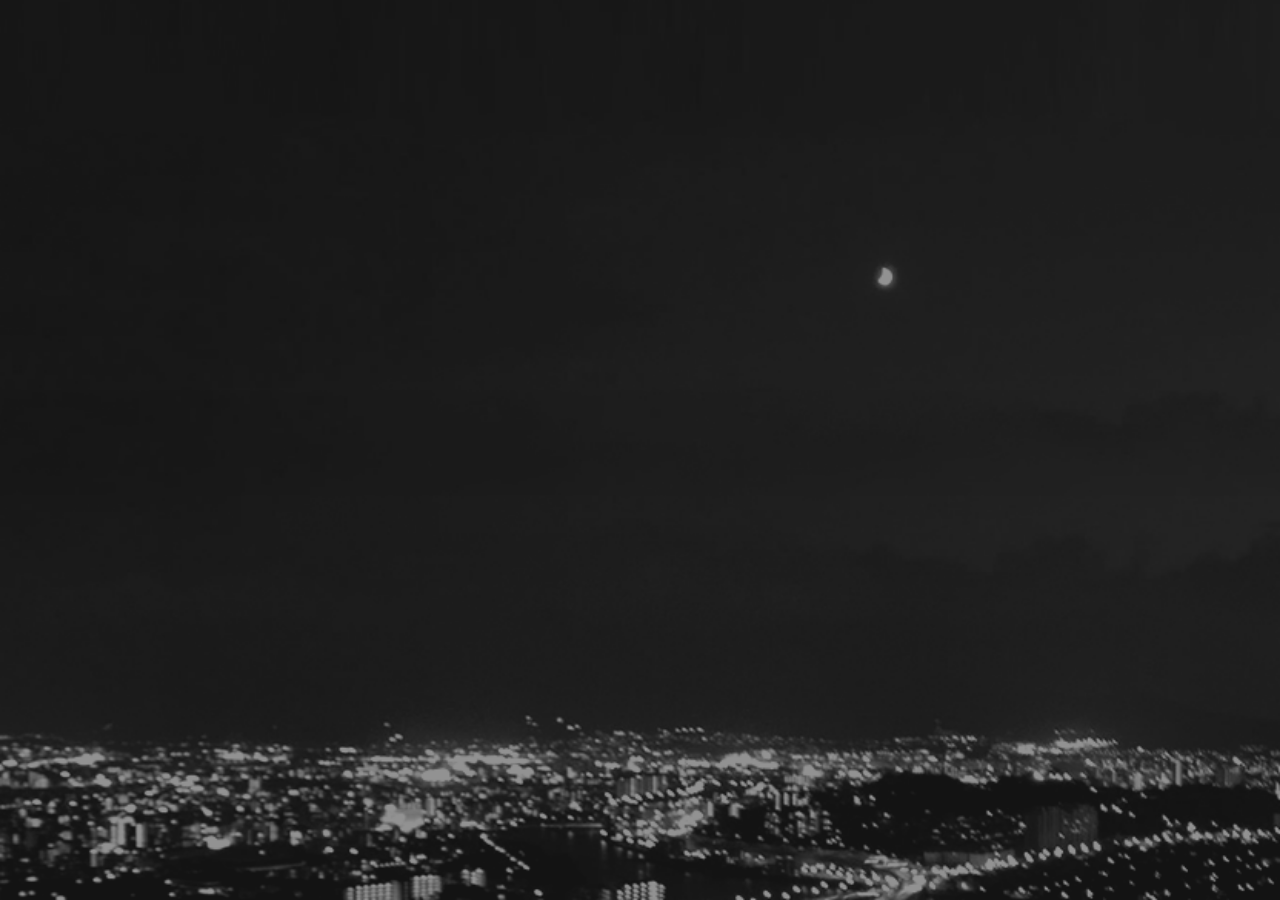
==== single/index.html @ ec751225 "Singlepag" ====
<!DOCTYPE html>
<html lang="ja">
<head>
  <meta charset="UTF-8">
  <title>シングルページレイアウト</title>
  <link rel="stylesheet" href="css/reset.css">
  <link rel="stylesheet" href="css/style.css">
</head>
<body>
  <header></header>
  <section class="l-about"></section>
  <section class="l-works"></section>
  <section class="l-skills"></section>
  <section class="l-contact"></section>
  <footer></footer>
</body>
</html>
---- single/css/style.css ----
html{
  font-size: 62.5%;
}

*,
*::before,
*::after{
  box-sizing: border-box;

}
body{
  background: #151515 url('../images/bg.png') no-repeat fixed bottom;
  background-size: cover;
  color: #fff;
  font-size: 1.4rem;
  font-family: 'Hiragino Kaku Gothic ProN', Meiryo, sans-serif;
  text-align: center;
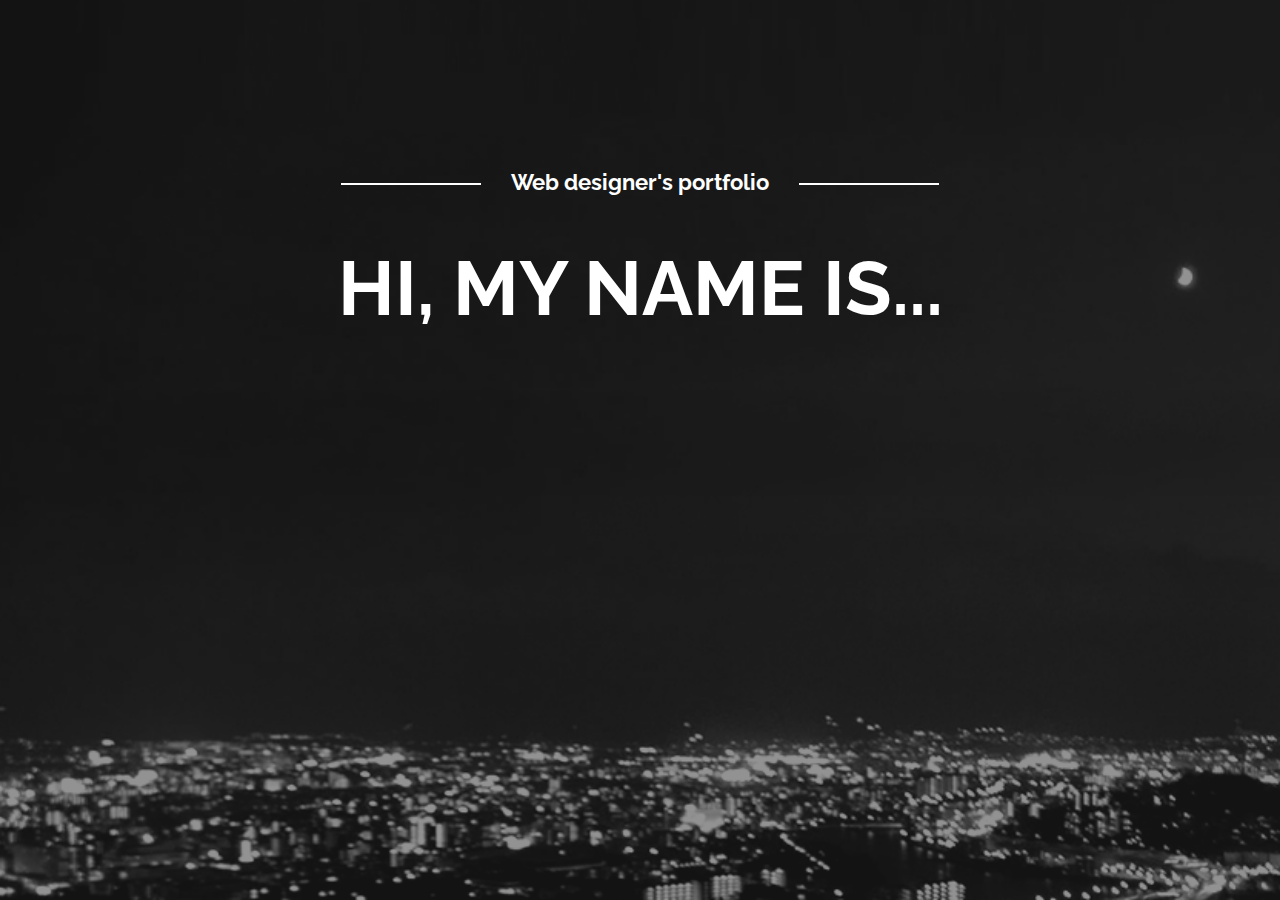
==== commit d8c0a6c6: "title追加" ====
--- a/single/index.html
+++ b/single/index.html
@@ -3,11 +3,16 @@
 <head>
   <meta charset="UTF-8">
   <title>シングルページレイアウト</title>
+  <link href="https://fonts.googleapis.com/css2?family=Raleway:wght@400;700&display=swap" rel="stylesheet">
   <link rel="stylesheet" href="css/reset.css">
   <link rel="stylesheet" href="css/style.css">
 </head>
 <body>
-  <header></header>
+  <header>
+    <h1 class="site-title">
+      <span class="site-title-sub">Web designer's portfolio</span>
+      HI, MY NAME IS...</h1>
+  </header>
   <section class="l-about"></section>
   <section class="l-works"></section>
   <section class="l-skills"></section>
--- a/single/css/style.css
+++ b/single/css/style.css
@@ -6,12 +6,46 @@
 *::before,
 *::after{
   box-sizing: border-box;
+}
 
-}
 body{
-  background: #151515 url('../images/bg.png') no-repeat fixed bottom;
+  background: #151515 url('../images/bg.png') no-repeat fixed left bottom;
   background-size: cover;
   color: #fff;
   font-size: 1.4rem;
-  font-family: 'Hiragino Kaku Gothic ProN', Meiryo, sans-serif;
+  font-family: Raleway,'Hiragino Kaku Gothic ProN', Meiryo, sans-serif;
   text-align: center;
+}
+
+header{
+  padding: 170px 0 80px;
+}
+
+.site-title{
+  font-size: 7.6rem;
+  margin: 0 0 40px;
+}
+
+.site-title-sub{
+  display: block;
+  font-size: 2.2rem;
+  margin: 0 0 50px;
+}
+
+.site-title-sub::before,
+.site-title-sub::after{
+  background-color: #fff;
+  display: inline-block;
+  content: '';
+  height: 2px;
+  vertical-align: middle;
+  width: 140px;
+}
+
+.site-title-sub::before{
+  margin: 0 30px 0 0;
+}
+
+.site-title-sub::after{
+  margin: 0 0 0 30px;
+}
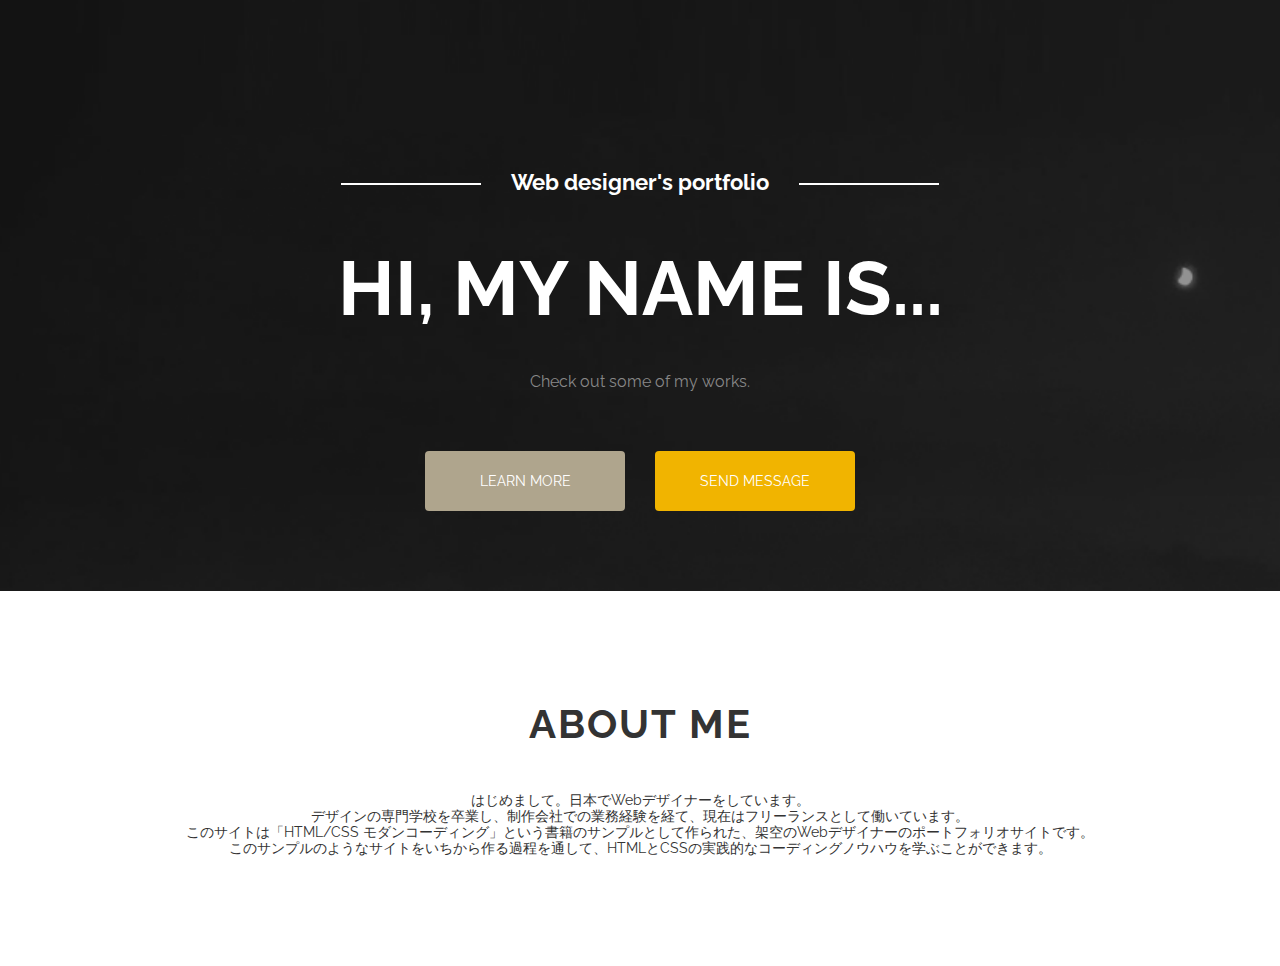
==== commit a0da84e2: "about追加" ====
--- a/single/index.html
+++ b/single/index.html
@@ -12,11 +12,31 @@
     <h1 class="site-title">
       <span class="site-title-sub">Web designer's portfolio</span>
       HI, MY NAME IS...</h1>
+      <p class="site-description">Check out some of my works.</p>
+      <nav class="nav-global">
+      <ul>
+        <li>
+          <a href="#about">LEARN MORE</a>
+        </li>
+        <li>
+          <a href="#contact">SEND MESSAGE</a>
+        </li>
+      </ul>
+    </nav>
   </header>
-  <section class="l-about"></section>
+  <section class="l-about" id="about">
+    <h2 class="section-title">ABOUT ME</h2>
+    <p class="section-text">
+      はじめまして。日本でWebデザイナーをしています。<br>
+    デザインの専門学校を卒業し、制作会社での業務経験を経て、現在はフリーランスとして働いています。
+  </p>
+    <p class="section-text">
+      このサイトは「HTML/CSS モダンコーディング」という書籍のサンプルとして作られた、架空のWebデザイナーのポートフォリオサイトです。<br>
+    このサンプルのようなサイトをいちから作る過程を通して、HTMLとCSSの実践的なコーディングノウハウを学ぶことができます。</p>
+  </section>
   <section class="l-works"></section>
   <section class="l-skills"></section>
-  <section class="l-contact"></section>
+  <section class="l-contact" id="contact"></section>
   <footer></footer>
 </body>
 </html>
--- a/single/css/style.css
+++ b/single/css/style.css
@@ -6,6 +6,15 @@
 *::before,
 *::after{
   box-sizing: border-box;
+}
+
+h1, h2, h3, p, ul, ol, figure {
+  margin: 0;
+}
+
+ul, ol {
+  list-style: none;
+  padding: 0;
 }
 
 body{
@@ -49,3 +58,55 @@
 .site-title-sub::after{
   margin: 0 0 0 30px;
 }
+
+.site-description{
+  color: #888;
+  font-size: 1.6rem;
+  margin-bottom: 60px;
+}
+
+.nav-global ul{
+  display: flex;
+  justify-content: center;
+}
+
+.nav-global li{
+  height:60px;
+  width:200px;
+}
+
+.nav-global li:not(:last-child){
+  margin: 0 30px 0 0 ;
+}
+.nav-global a{
+  border-radius: 4px;
+  color: #fff;
+  display: block;
+  height: 100%;
+  line-height: 60px;
+  text-decoration: none;
+}
+
+.nav-global li:nth-child(1) a{
+  background-color: #afa58d;
+}
+
+.nav-global li:nth-child(2) a{
+  background-color: #f1b400;
+}
+
+.nav-global a:hover{
+  opacity: .9;
+}
+
+.l-about{
+  background-color: #fff;
+  color: #333;
+  padding: 110px 30px;
+}
+
+.section-title{
+  font-size: 4rem;
+  letter-spacing: 2px;
+  margin: 0 0 45px;
+}
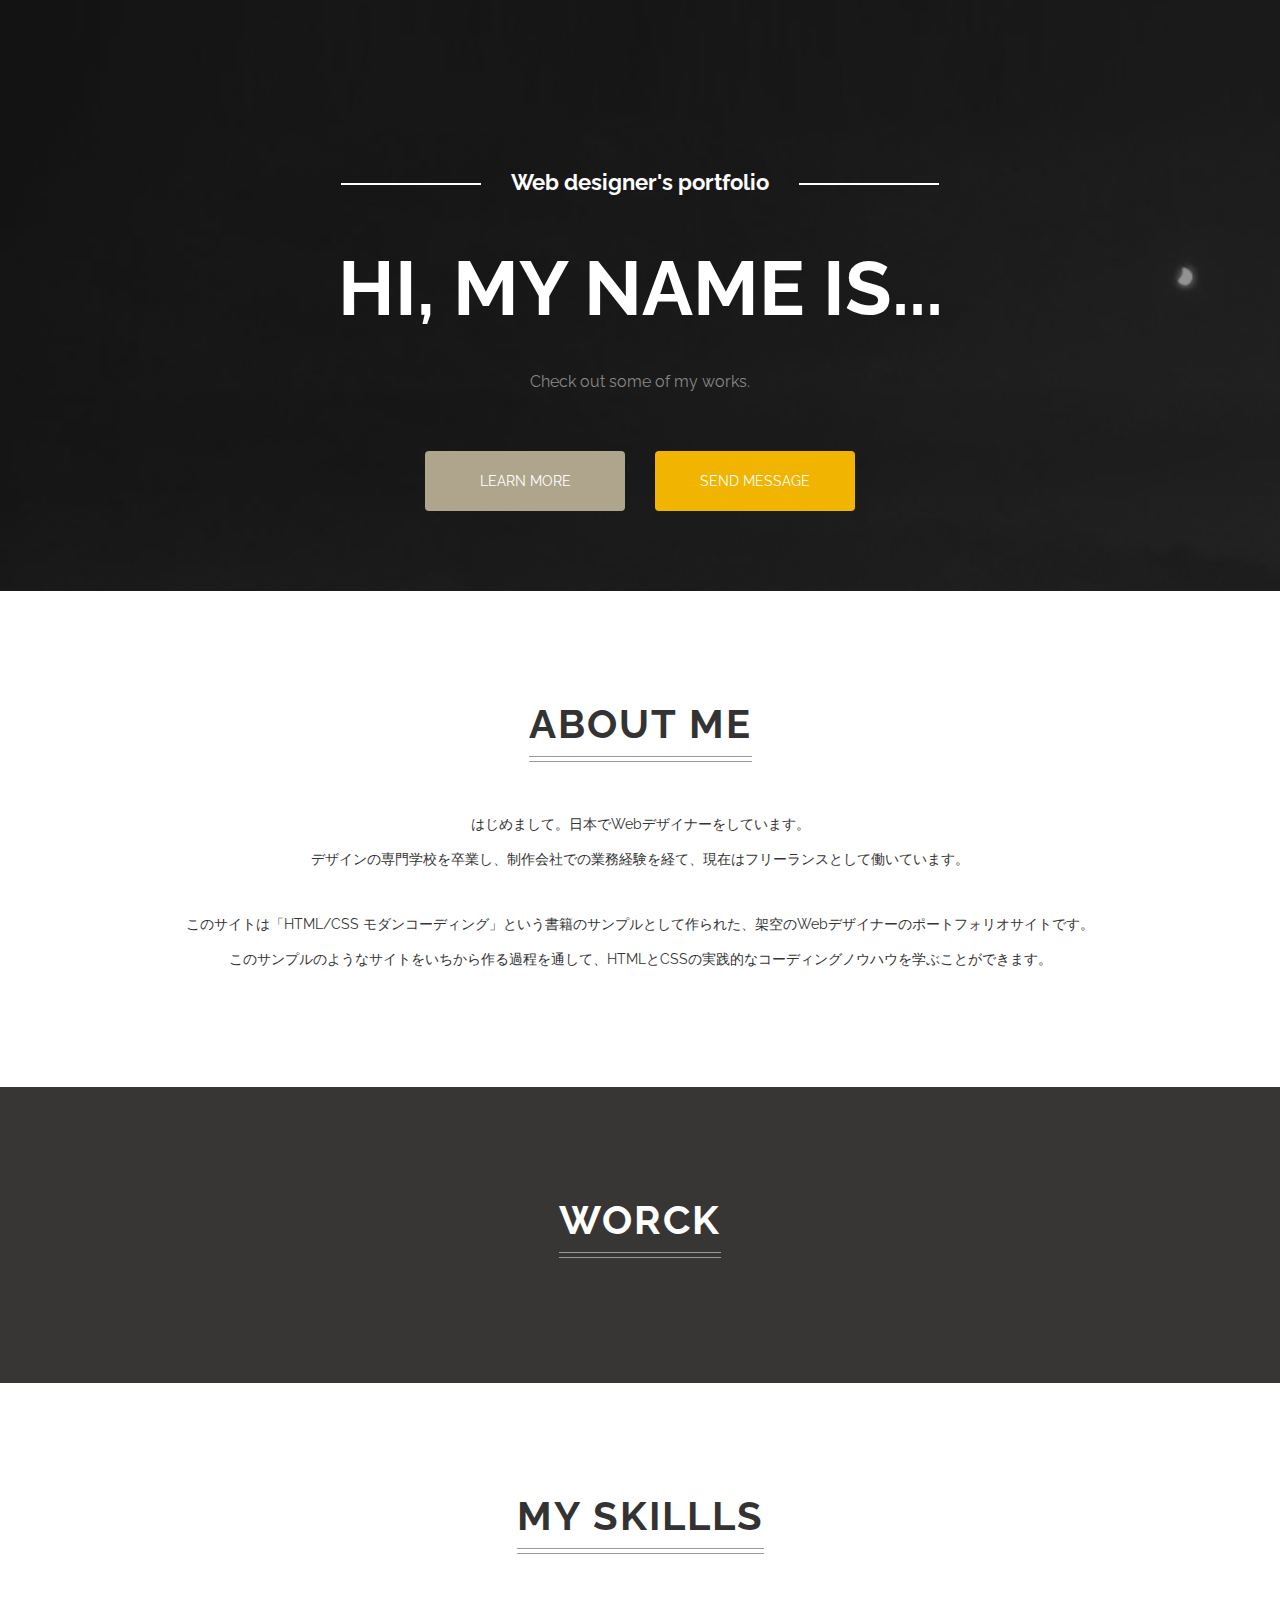
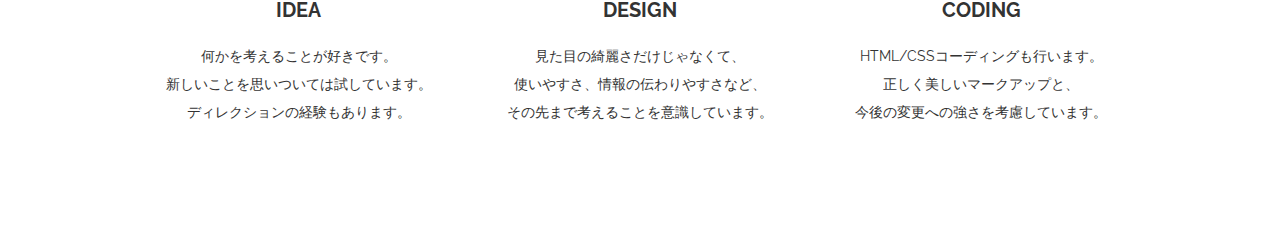
==== commit aba4802d: "title追加" ====
--- a/single/index.html
+++ b/single/index.html
@@ -34,8 +34,35 @@
       このサイトは「HTML/CSS モダンコーディング」という書籍のサンプルとして作られた、架空のWebデザイナーのポートフォリオサイトです。<br>
     このサンプルのようなサイトをいちから作る過程を通して、HTMLとCSSの実践的なコーディングノウハウを学ぶことができます。</p>
   </section>
-  <section class="l-works"></section>
-  <section class="l-skills"></section>
+  <section class="l-works">
+  <h2 class="section-title">WORCK</h2>
+  </section>
+  <section class="l-skills">
+    <h2 class="section-title">MY SKILLLS</h2>
+    <ul class="skill-list">
+      <li>
+        <h3 class="skill-title">IDEA</h3>
+        <p class="skill-description">
+          何かを考えることが好きです。<br>
+          新しいことを思いついては試しています。<br>
+          ディレクションの経験もあります。
+      </p>
+      </li>
+      <li>
+        <h3 class="skill-title">DESIGN</h3>
+        <p class="skill-description">
+          見た目の綺麗さだけじゃなくて、<br>
+          使いやすさ、情報の伝わりやすさなど、<br>
+          その先まで考えることを意識しています。</p>
+      </li>
+      <li>
+        <h3 class="skill-title">CODING</h3>
+        <p class="skill-description">
+          HTML/CSSコーディングも行います。<br>
+          正しく美しいマークアップと、<br>
+          今後の変更への強さを考慮しています。</p>
+      </li>
+  </section>
   <section class="l-contact" id="contact"></section>
   <footer></footer>
 </body>
--- a/single/css/style.css
+++ b/single/css/style.css
@@ -106,7 +106,61 @@
 }
 
 .section-title{
+  display: inline-block;
   font-size: 4rem;
   letter-spacing: 2px;
   margin: 0 0 45px;
+  padding: 0 0 15px;
+  position: relative;
 }
+
+.section-title::before,
+.section-title::after{
+  border-bottom: solid 1px #999;
+  bottom: 0;
+  left: 0;
+  content: '';
+  position: absolute;
+  right: 0;
+}
+
+.section-title::before{
+  bottom: 5px;
+}
+
+.section-text{
+  line-height: 2.5;
+}
+
+.section-text:not(:last-child){
+  margin: 0 0 30px;
+
+}
+.l-works{
+  background-color: #383634;
+  padding: 110px 0 80px;
+}
+
+.l-skills{
+  background-color: #fff;
+  color: #333;
+  padding: 110px 0 110px;
+}
+
+.skill-list{
+  display: flex;
+  margin: 0 auto;
+  width: 80%;
+}
+
+.skill-list li{
+  width: calc(100% / 3);
+}
+
+.skill-title{
+  font-size: 2rem;
+  margin: 0 0 20px;
+}
+.skill-description{
+  line-height: 2;
+}
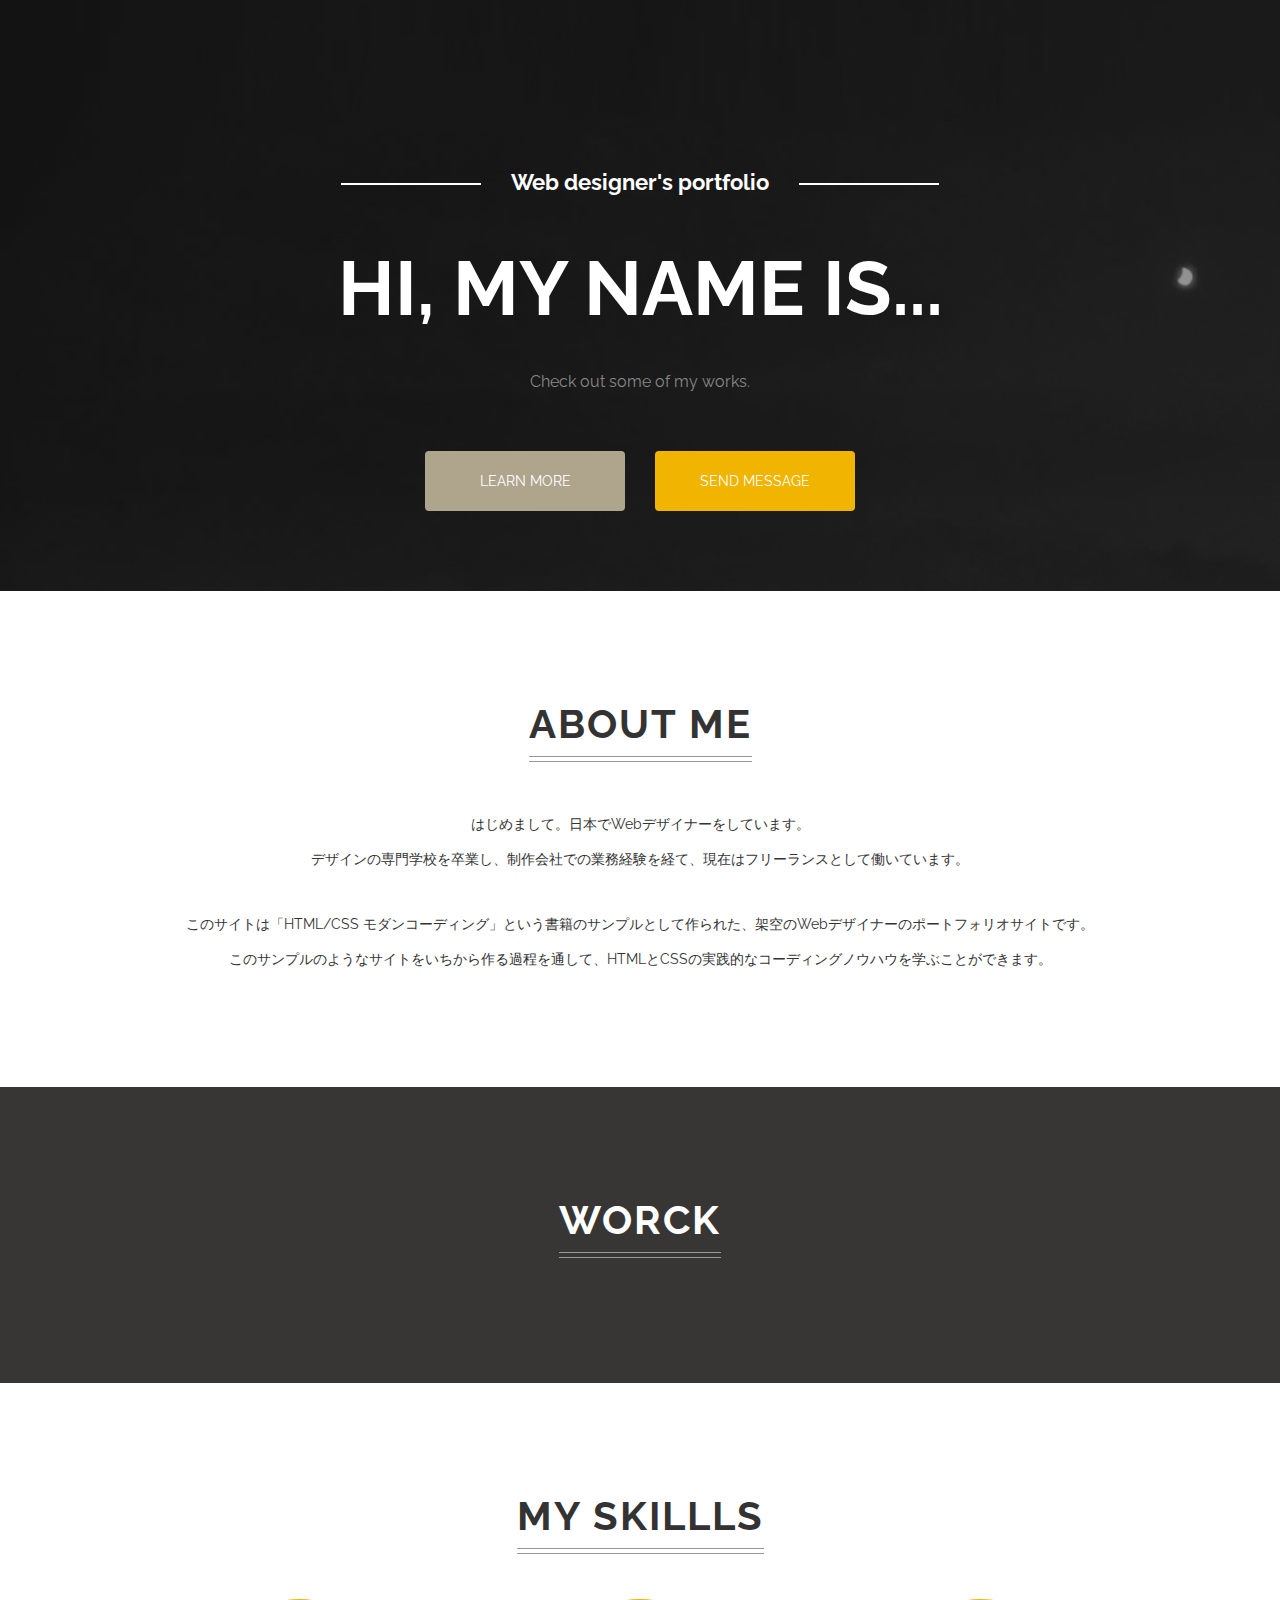
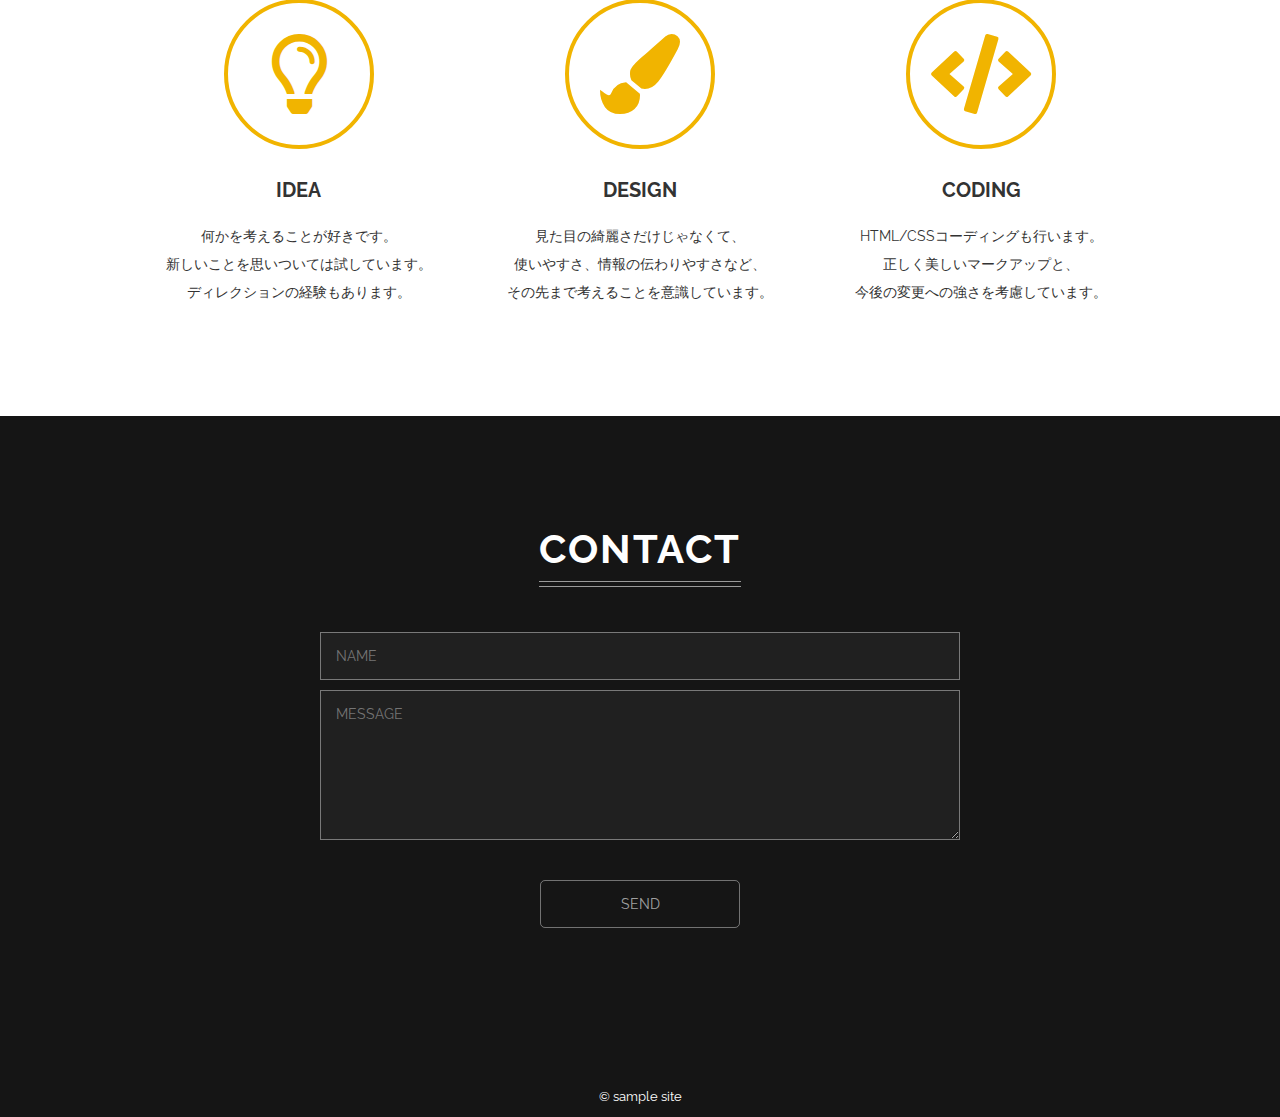
==== commit 4efd5f2e: "最後の授業" ====
--- a/single/index.html
+++ b/single/index.html
@@ -2,8 +2,10 @@
 <html lang="ja">
 <head>
   <meta charset="UTF-8">
+  <meta name="viewport" content="width=device-width,initial-scale=1">
   <title>シングルページレイアウト</title>
   <link href="https://fonts.googleapis.com/css2?family=Raleway:wght@400;700&display=swap" rel="stylesheet">
+   <link rel="stylesheet" href="https://use.fontawesome.com/releases/v5.14.0/css/all.css">
   <link rel="stylesheet" href="css/reset.css">
   <link rel="stylesheet" href="css/style.css">
 </head>
@@ -41,6 +43,7 @@
     <h2 class="section-title">MY SKILLLS</h2>
     <ul class="skill-list">
       <li>
+        <i class="far fa-lightbulb skill-icon skill-icon-reverse"></i>
         <h3 class="skill-title">IDEA</h3>
         <p class="skill-description">
           何かを考えることが好きです。<br>
@@ -49,6 +52,7 @@
       </p>
       </li>
       <li>
+        <i class="fas fa-paint-brush skill-icon"></i>
         <h3 class="skill-title">DESIGN</h3>
         <p class="skill-description">
           見た目の綺麗さだけじゃなくて、<br>
@@ -56,6 +60,7 @@
           その先まで考えることを意識しています。</p>
       </li>
       <li>
+        <i class="fas fa-code skill-icon"></i>
         <h3 class="skill-title">CODING</h3>
         <p class="skill-description">
           HTML/CSSコーディングも行います。<br>
@@ -63,7 +68,16 @@
           今後の変更への強さを考慮しています。</p>
       </li>
   </section>
-  <section class="l-contact" id="contact"></section>
-  <footer></footer>
+  <section class="l-contact" id="contact">
+    <h2 class="section-title">CONTACT</h2>
+    <form class="contact-form" action="" method="POST">
+      <input type="text" name="name" placeholder="NAME">
+      <textarea name="message" placeholder="MESSAGE"></textarea>
+      <input type="submit" value="SEND">
+    </form>
+  </section>
+  <footer>
+    &copy; sample site
+  </footer>
 </body>
 </html>
--- a/single/css/style.css
+++ b/single/css/style.css
@@ -156,7 +156,20 @@
 .skill-list li{
   width: calc(100% / 3);
 }
-
+.skill-icon {
+  border: solid 4px #f1b400;
+  border-radius: 50%;
+  color: #f1b400;
+  font-size: 8rem;
+  height: 150px;
+  line-height: 142px;
+  margin: 0 0 30px;
+  width: 150px;
+}
+
+.skill-icon-reverse {
+  transform: scaleX(-1);
+}
 .skill-title{
   font-size: 2rem;
   margin: 0 0 20px;
@@ -164,3 +177,62 @@
 .skill-description{
   line-height: 2;
 }
+.l-contact {
+  padding: 110px 0 150px;
+}
+
+.contact-form {
+  margin: 0 auto;
+  width: 50%;
+}
+
+.contact-form input[type=text],
+.contact-form textarea {
+  border-radius: 0;
+  background-color: rgba(255,255,255,.05);
+  border: 1px solid rgba(255,255,255,.4);
+  color: #ffff;
+  display: block;
+  outline: none;
+  padding: 15px;
+  width: 100%;
+}
+
+.contact-form input[type=text]:focus,
+.contact-form textarea:focus {
+  box-shadow: 0 0 8px rgba(255, 255, 255, .5) inset;
+}
+
+.contact-form input[type=text]{
+  margin: 0 0 10px;
+}
+
+.contact-form textarea {
+  height: 150px;
+  margin: 0 0 40px;
+}
+
+.contact-form input[type=submit]{
+  background-color: transparent;
+  border: 1px solid rgba(255,255,255,.4);
+  border-radius: 5px;
+  color: rgba(255,255,255,.6);
+  cursor: pointer;
+  display: block;
+  margin: 0 auto;
+  padding: 15px;
+  width: 200px;
+}
+
+.contact-form input[type=submit]:hover{
+  background-color: rgba(255,255,255,.05);
+}
+
+footer{
+  padding: 12px 0;
+  font-size: 1.3rem;
+}
+
+@media (max-width:600px) {
+
+}
